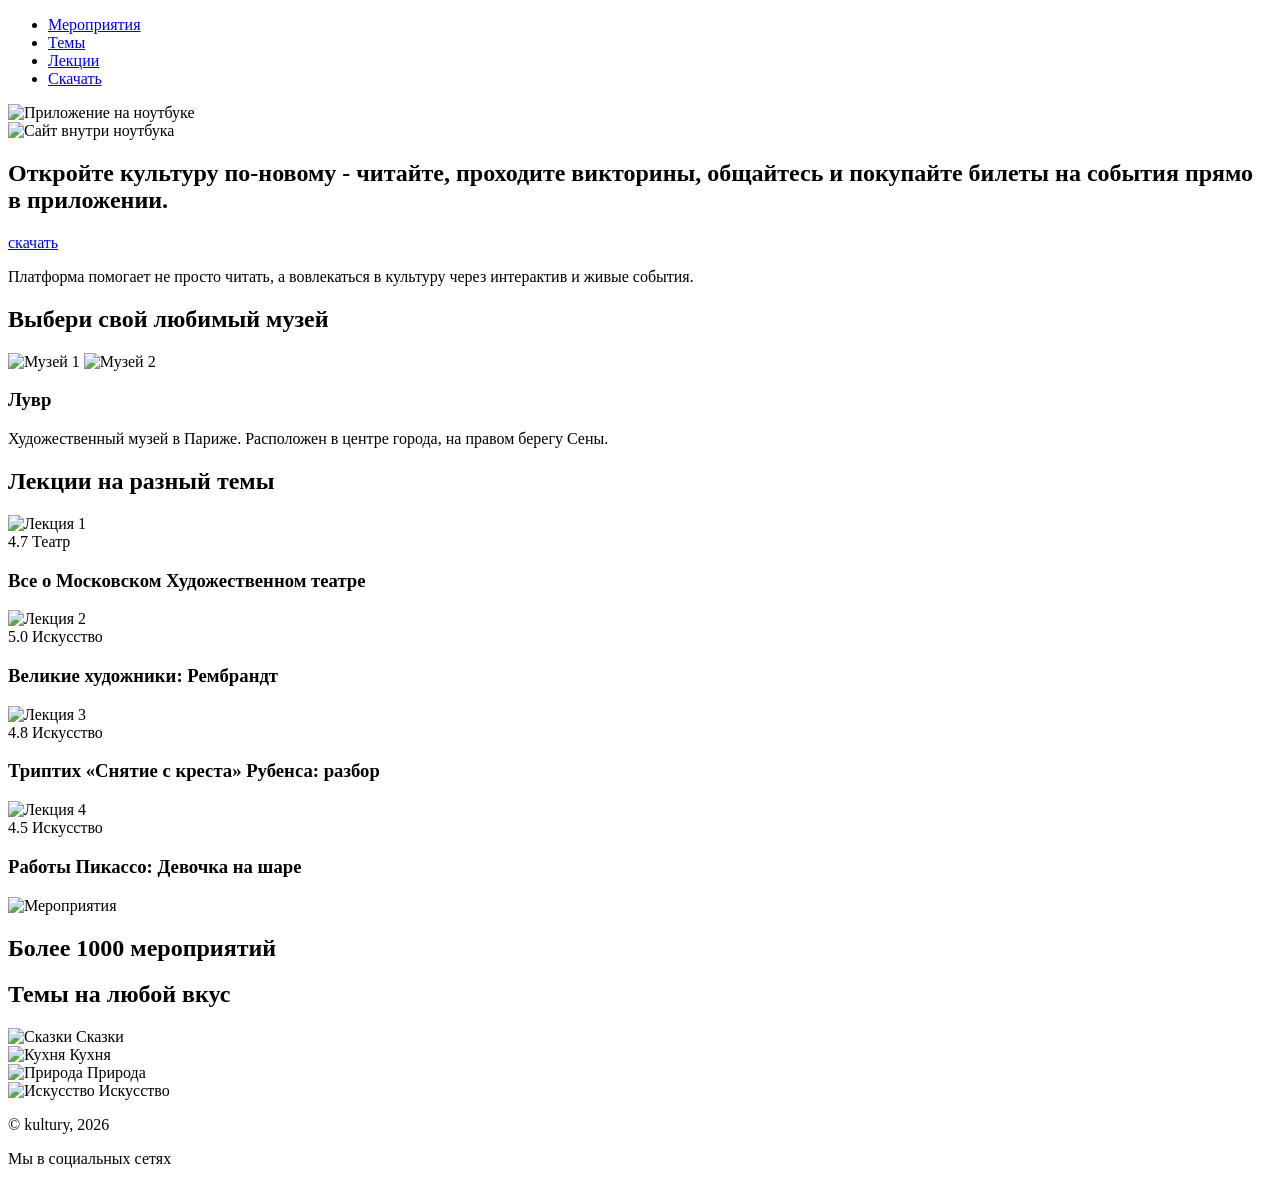
==== index.html @ 7675b993 "Add files via upload" ====
<!DOCTYPE html>
<html lang="ru">
<head>
  <meta charset="UTF-8" >
  <meta name="viewport" content="width=device-width, initial-scale=1.0" >
  <title>Культури</title>
  <link rel="stylesheet" href="../styles/style.css" >
  <script src="../script/script.js"></script>
</head>
<body>
  <header class="hero">
    <div class="hero__overlay"></div>
    <div class="hero__spotlight"></div>
    <nav class="nav">
      <ul class="nav__menu">
	    <li><a href="#events">Мероприятия</a></li>
	    <li><a href="#themes">Темы</a></li>
	    <li><a href="#lectures">Лекции</a></li>
		<li><a href="#download">Скачать</a></li>
      </ul>
    </nav>

    <div class="hero__content">
    </div>
  </header>

  <main>
    <section class="section section--dark intro" id="download">
      <div class="container intro__grid">
        <div class="intro__image">
		  <img src="../images/nout.png" alt="Приложение на ноутбуке" class="laptop-bg" >

		  <div class="laptop-screen" id="screen">
			<div class="screen-content">
			  <img src="../images/inlaptop.png" alt="Сайт внутри ноутбука" class="inlaptop-img" >
			</div>
		  </div>
		</div>
        <div class="intro__text">
          <h1>Откройте культуру по-новому - читайте, проходите викторины, общайтесь и покупайте билеты на события прямо в приложении.</h1>
          <a href="#" class="btn">скачать</a>
        </div>
      </div>
      <p class="section__note">
        Платформа помогает не просто читать, а вовлекаться в культуру через интерактив и живые события.
      </p>
    </section>

	<section class="section section--dark museum" id="museumSection">
	  <div class="container">
		<h2>Выбери свой любимый музей</h2>

		<div class="museum__grid">
		  <div class="museum__images">
			<img src="../images/ms1.jpg" alt="Музей 1" class="museum__small" id="img1" >
			<img src="../images/ms2.jpg" alt="Музей 2" class="museum__small museum__small--second" id="img2" >
		  </div>

		  <div class="museum__info">
			<h3 id="museumName">Лувр</h3>
			<p id="museumDescription">
			  Художественный музей в Париже. Расположен в центре города, на правом берегу Сены.
			</p>
		  </div>
		</div>
	  </div>
	</section>

	
	<section class="section section--dark lectures" id="lectures">
	  <div class="container">
		<h2>Лекции на разный темы</h2>

    <div class="lectures__cards">
		  <article class="lecture-card">
			<img src="../images/1.png" alt="Лекция 1" >
			<div class="lecture-card__body">
			<div class="lecture-tags">
			  <span class="tag">4.7</span>
			  <span class="tag">Театр</span>
			 </div>
			  <h3>Все о Московском Художественном театре</h3>
			</div>
		  </article>

		  <article class="lecture-card">
			<img src="../images/2.png" alt="Лекция 2" >
			<div class="lecture-card__body">
			<div class="lecture-tags">
			<span class="tag">5.0</span>
			  <span class="tag">Искусство</span>
			</div>
			  <h3>Великие художники: Рембрандт</h3>
			  </div>
		  </article>

		  <article class="lecture-card">
			<img src="../images/3.png" alt="Лекция 3" >
			<div class="lecture-card__body">
			<div class="lecture-tags">
			<span class="tag">4.8</span>
			  <span class="tag">Искусство</span>
			</div>
			  <h3>Триптих «Снятие с креста» Рубенса: разбор</h3>
			  </div>
		  </article>

		  <article class="lecture-card">
			<img src="../images/4.png" alt="Лекция 4" >
			<div class="lecture-card__body">
			<div class="lecture-tags">
			<span class="tag">4.5</span>
			  <span class="tag">Искусство</span>
			 </div>
			  <h3>Работы Пикассо: Девочка на шаре</h3>
			  </div>
		  </article>
		</div>
	  </div>
	</section>


    <section class="section section--dark events" id="events">
      <div class="container events__block">
        <img src="../images/mero.png" alt="Мероприятия" >
        <div class="events__text">
          <h2>Более 1000 мероприятий</h2>
        </div>
      </div>
    </section>

	<section class="section section--dark themes" id="themes">
		  <div class="container">
			<h2>Темы на любой вкус</h2>

			<div class="themes__grid">
			  <div class="theme-photo">
				<img src="../images/t1.png" alt="Сказки" >
				<span>Сказки</span>
			  </div>

			  <div class="theme-photo">
				<img src="../images/t2.png" alt="Кухня" >
				<span>Кухня</span>
			  </div>

			  <div class="theme-photo">
				<img src="../images/t3.png" alt="Природа" >
				<span>Природа</span>
			  </div>

			  <div class="theme-photo">
				<img src="../images/t4.png" alt="Искусство" >
				<span>Искусство</span>
			  </div>
			</div>
		  </div>
		</section>
  </main>

  <footer class="footer">
    <div class="container footer__inner">
      <p>© kultury, 2026</p>
      <p>Мы в социальных сетях</p>
    </div>
  </footer>
</body>
</html>
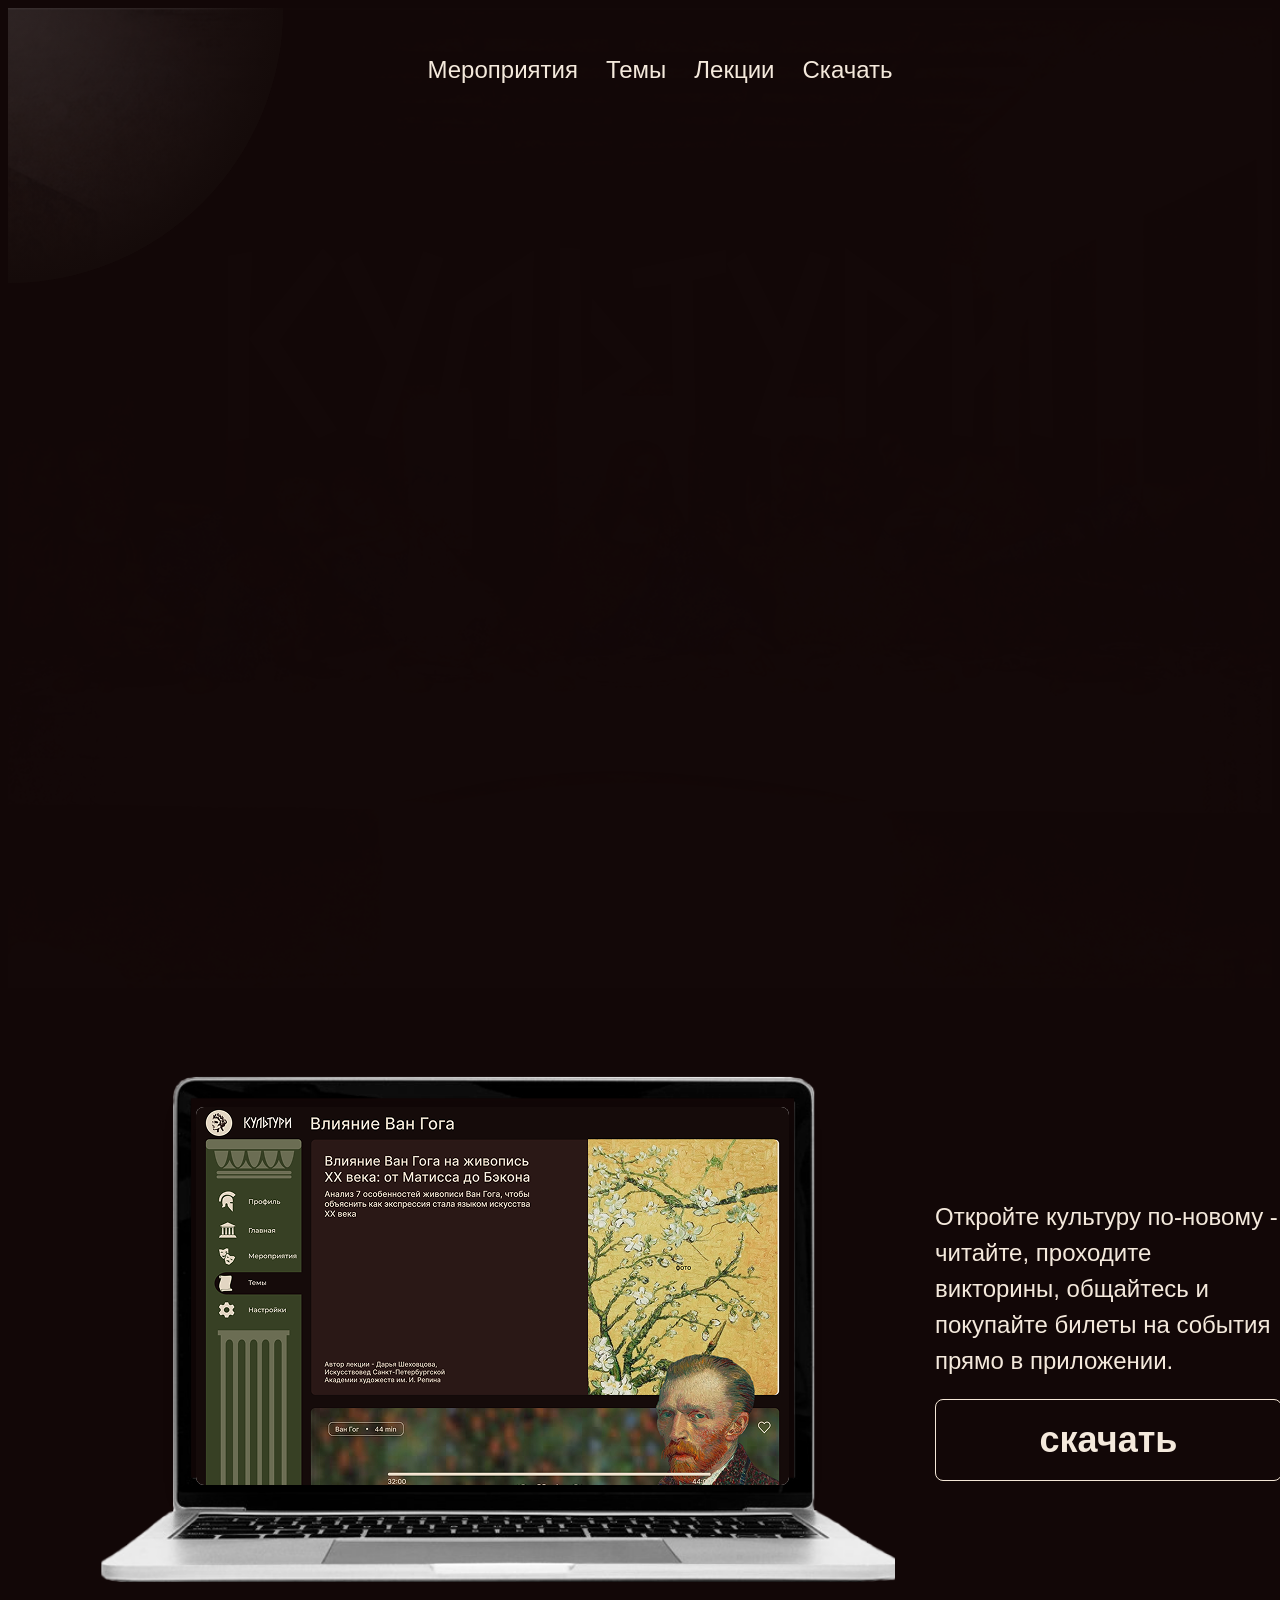
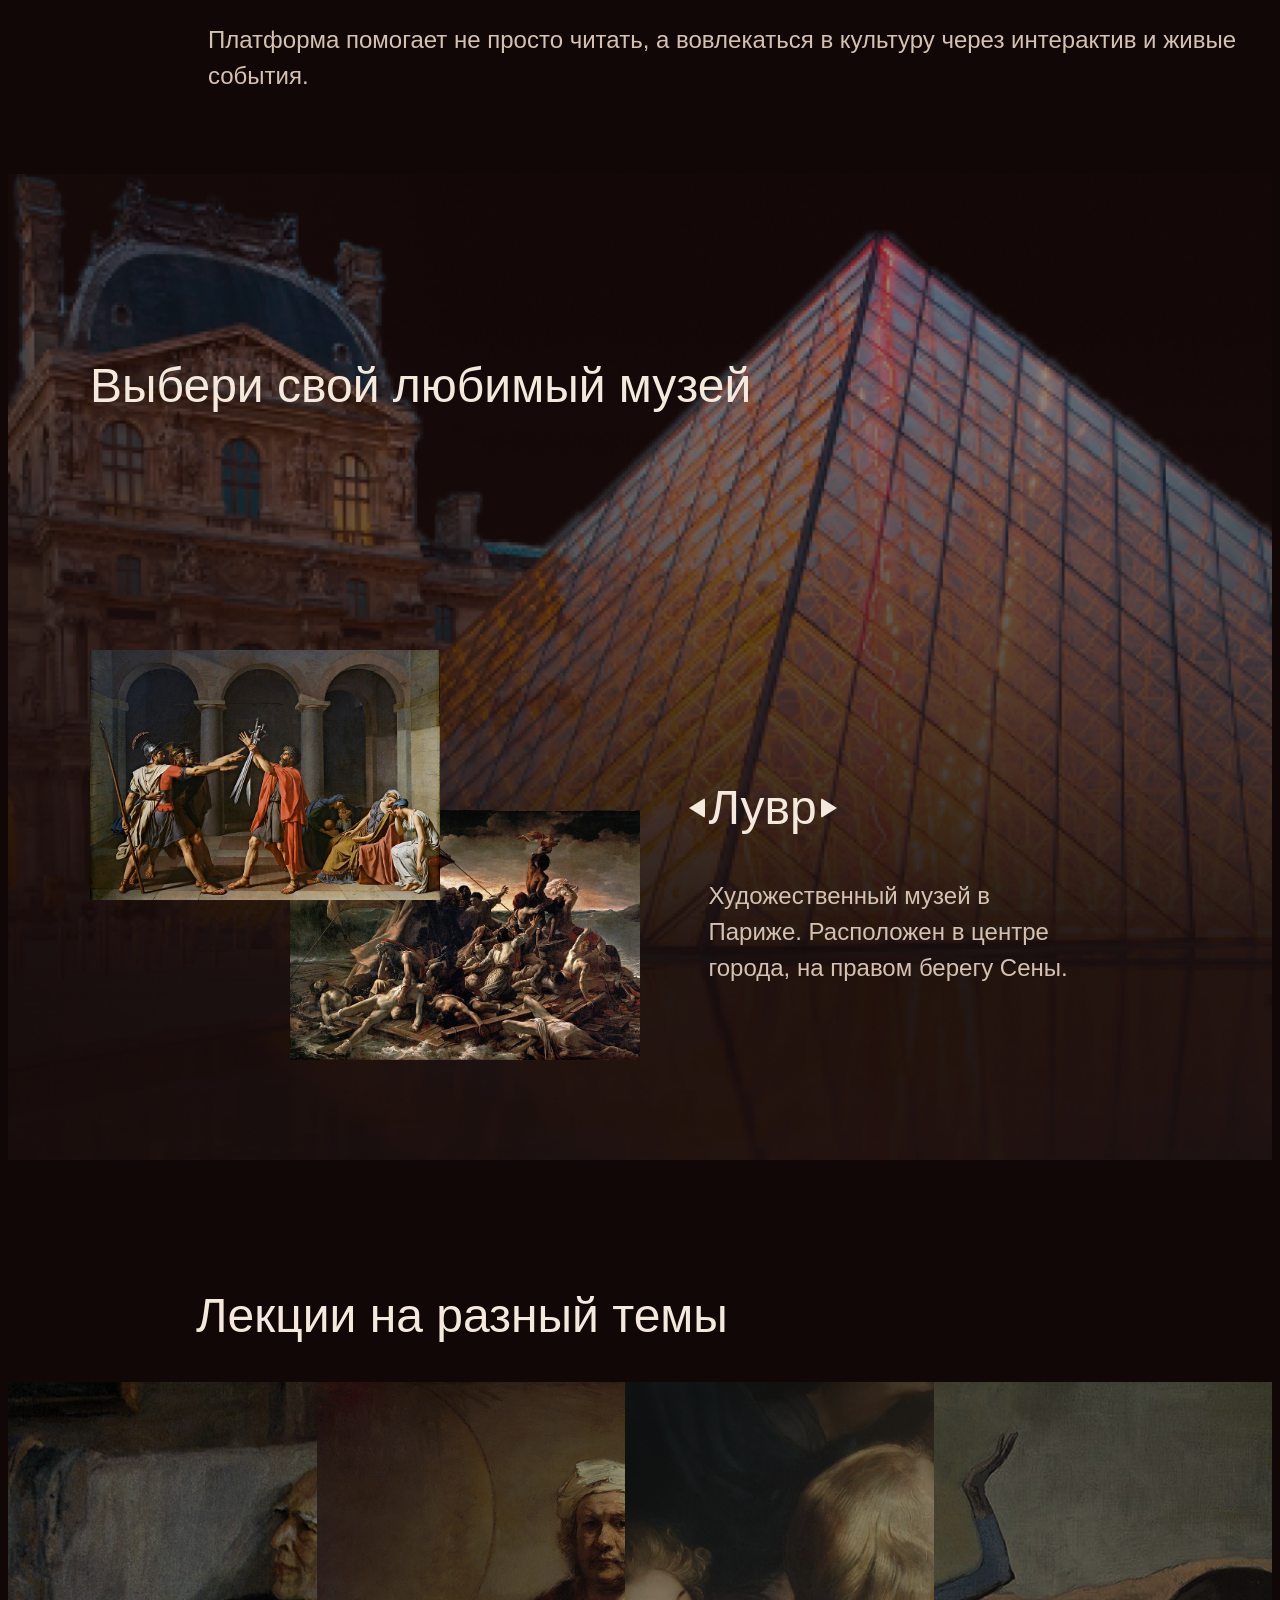
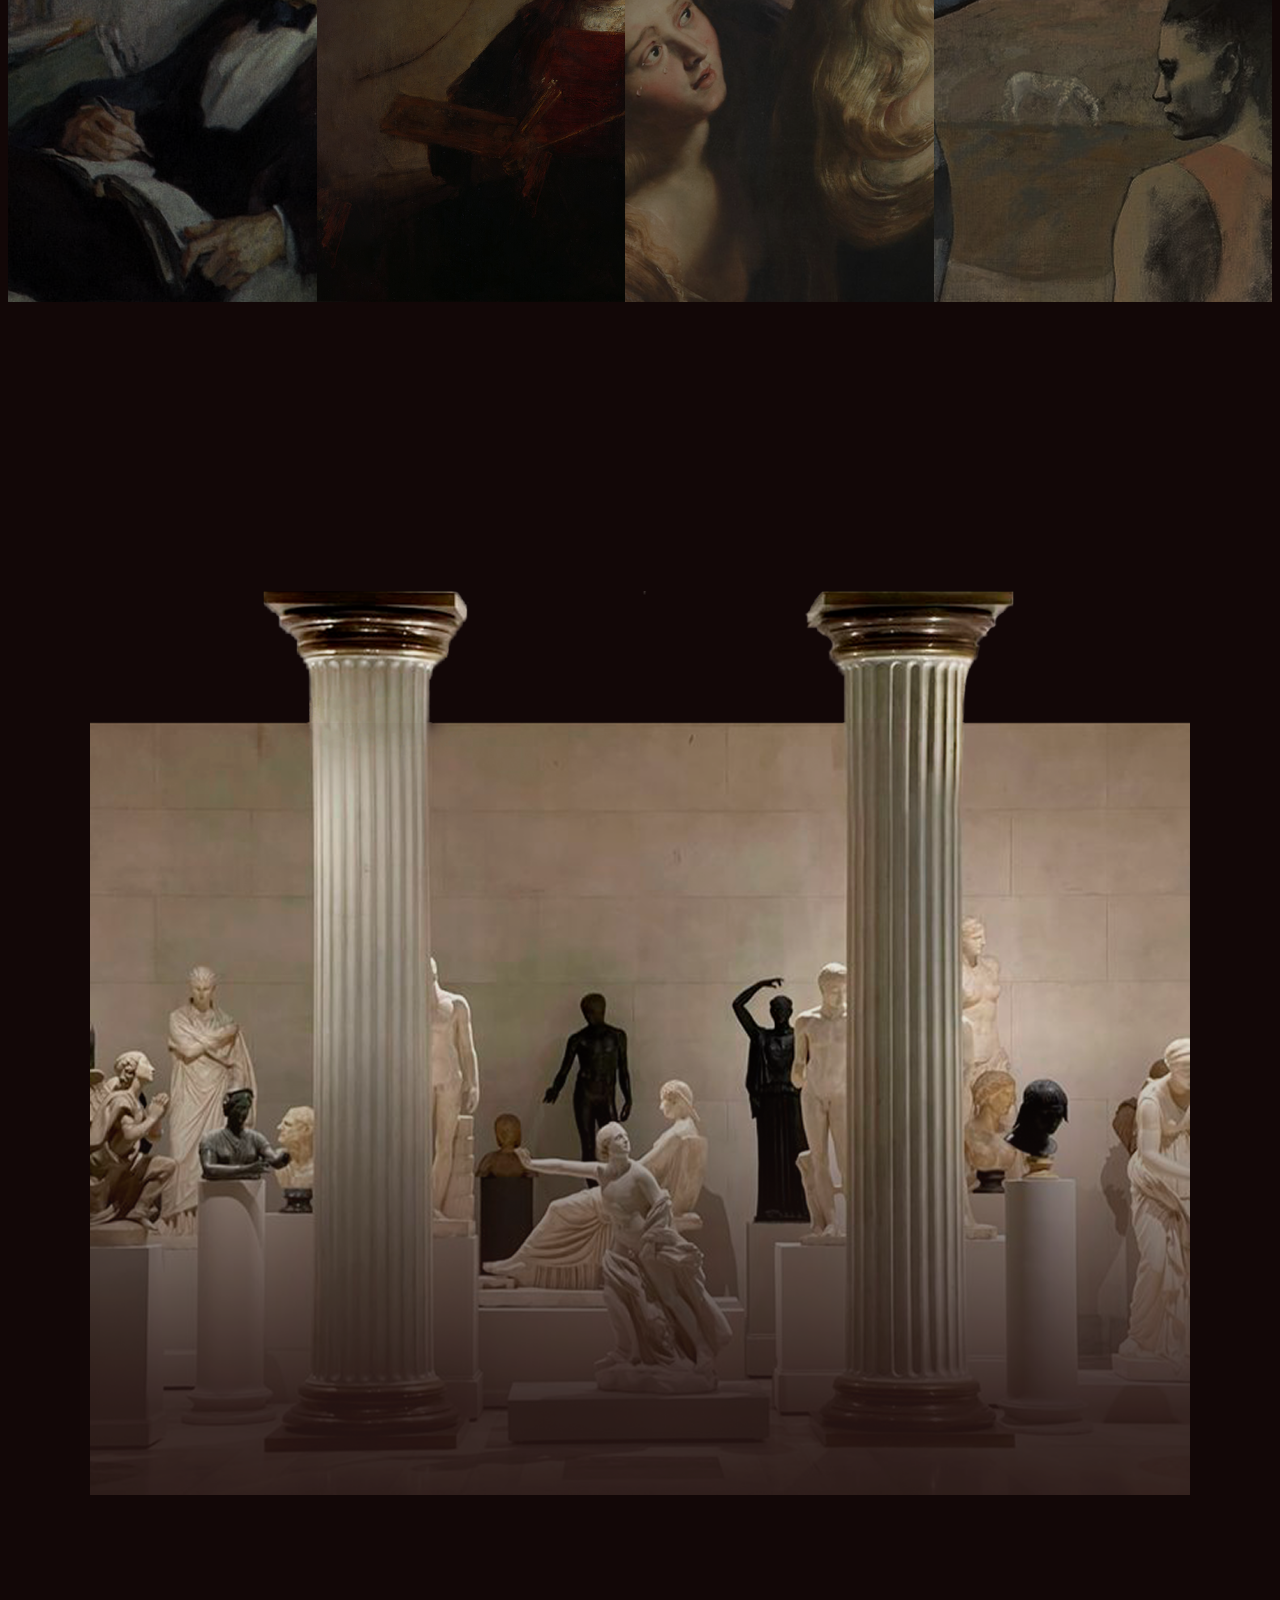
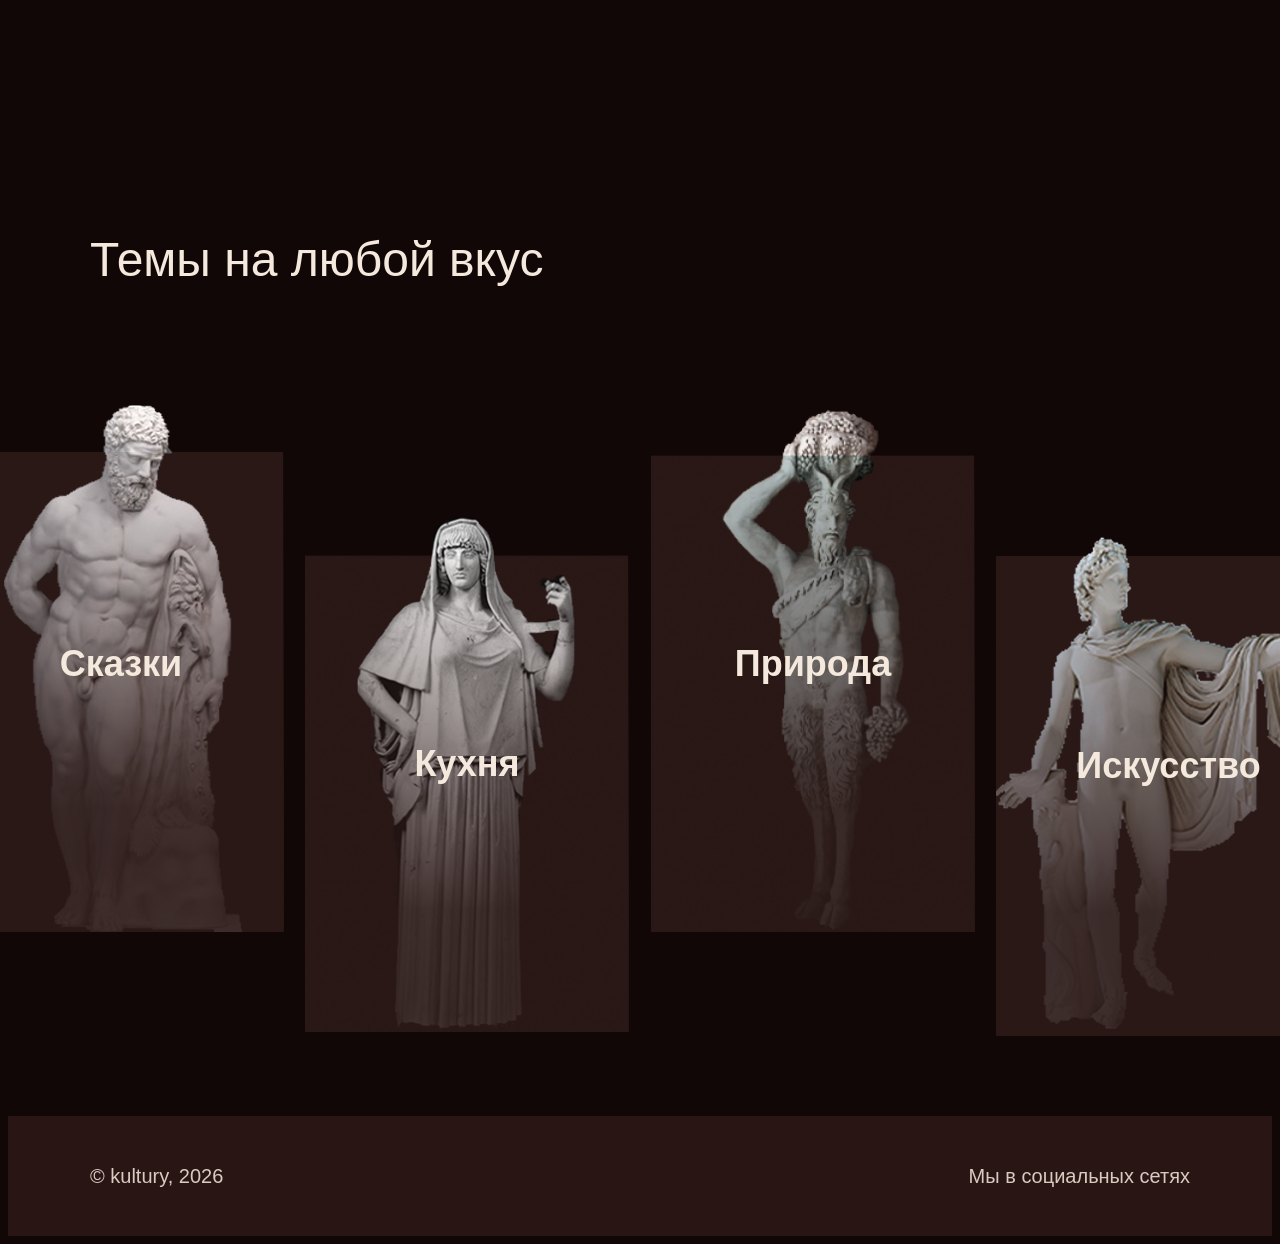
==== commit d12e2204: "Update index.html" ====
--- a/index.html
+++ b/index.html
@@ -5,7 +5,7 @@
   <meta name="viewport" content="width=device-width, initial-scale=1.0" >
   <title>Культури</title>
   <link rel="stylesheet" href="../styles/style.css" >
-  <script src="../script/script.js"></script>
+  <script src="/script/script.js"></script>
 </head>
 <body>
   <header class="hero">
@@ -165,4 +165,4 @@
     </div>
   </footer>
 </body>
-</html>+</html>
--- a/styles/style.css
+++ b/styles/style.css
@@ -0,0 +1,730 @@
+* {
+  color: inherit;
+  font-family: inherit;
+  font-weight: inherit;
+}
+
+body {
+  font-family: "Montserrat SemiBold", "Montserrat", sans-serif;
+  background: #120707;
+  color: #F4E9DC;
+  line-height: 1.5;
+}
+
+h2 {
+  font-size: 48px;
+}
+
+a {
+  text-decoration: none;
+  color: inherit;
+}
+
+img {
+  max-width: 100%;
+  display: block;
+}
+
+html {
+  scroll-behavior: smooth;
+}
+
+.container {
+  width: min(1100px, calc(100% - 40px));
+  margin: 0 auto;
+  padding: 0;
+}
+
+.section {
+  padding: 80px 0;
+}
+
+.section--dark {
+  background: #120707;
+}
+
+.hero {
+  min-height: 100vh;
+  background: url("../images/hero.png") center/cover no-repeat;
+  position: relative;
+  display: flex;
+  flex-direction: column;
+  justify-content: space-between;
+  padding: 20px 0 60px;
+}
+
+.hero::after {
+  content: "";
+  position: absolute;
+  inset: 0;
+  background: rgba(18, 7, 7, 0.25);
+  z-index: 0;
+}
+.hero {
+  overflow: hidden;
+}
+
+.hero__overlay {
+  position: absolute;
+  inset: 0;
+  background: rgba(18, 7, 7, 0.9);
+  z-index: 1;
+  pointer-events: none;
+}
+
+.hero__spotlight {
+  position: absolute;
+  width: 550px;
+  height: 550px;
+  border-radius: 50%;
+  left: 0;
+  top: 0;
+  transform: translate(-50%, -50%);
+  background: radial-gradient(
+    circle,
+    rgba(255,255,255,0.10) 0%,
+    rgba(255,255,255,0.03) 45%,
+    rgba(21, 11, 10, 9) 70%
+  );
+  box-shadow: 0 0 0 9999px rgba(18, 7, 7, 0.9);
+  z-index: 2;
+  pointer-events: none;
+}
+.nav,
+.hero__content {
+  position: relative;
+  z-index: 2;
+}
+
+.nav {
+  width: min(1200px, calc(100% - 40px));
+  margin: 0 auto;
+  display: flex;
+  justify-content: center;
+  align-items: center;
+  color: #F4E9DC;
+}
+
+.nav__menu {
+  list-style: none;
+  display: flex;
+  gap: 28px;
+  font-size: 24px;
+}
+
+.hero__content {
+  text-align: center;
+  padding-bottom: 40px;
+}
+
+
+.intro__grid {
+  display: grid;
+  grid-template-columns: 1.2fr 1fr;
+  gap: 40px;
+  align-items: center;
+}
+.intro__image {
+  position: relative;
+  width: 805px;
+  height: 524px;
+}
+
+.laptop-bg {
+  position: absolute;
+  inset: 0;
+  width: 100%;
+  height: 100%;
+  object-fit: cover;
+  z-index: 0;
+  border-radius: 12px;
+}
+
+.laptop-screen {
+  position: absolute;
+  left: 106px;  
+  top: 39px; 
+  width: 593px;
+  height: 378px;
+  overflow: hidden;
+  border-radius: 8px;
+  background: #fff;
+  box-shadow: 0 10px 30px rgba(0,0,0,0.4);
+  z-index: 1;
+}
+
+.screen-content {
+  height: 100%;
+  overflow-y: auto;
+  overflow-x: hidden;
+  position: relative;
+}
+
+.inlaptop-img {
+  display: block;
+  width: 593px;
+  height: auto;
+}
+
+.intro__text h1,
+.themes h2 {
+  font-size: 24px;
+  margin-bottom: 20px;
+}
+
+.museum h2 ,
+.themes h2 {
+  font-size: 48px;
+  color: #F4E9DC;
+}
+
+.btn {
+  display: inline-flex;
+  width: 345px;
+  height: 80px;
+  align-items: center;
+  justify-content: center;
+  border: 1px solid #f4e7d7;
+  border-radius: 8px;
+  text-transform: lowercase;
+  font-weight: 700;
+  font-size: 36px;
+  background: transparent;
+  color: #F4E9DC;
+  transition: background-color 0.2s ease, color 0.2s ease;
+}
+
+.btn:active {
+  background-color: #F4E9DC;
+  font-size: 36px;
+  color: #2A1816;
+}
+
+.museum {
+  position: relative;
+  min-height: 700px;
+  overflow: hidden;
+  background: url("../images/ml.png") center/cover no-repeat;
+}
+
+.museum::after {
+  content: "";
+  position: absolute;
+  inset: 0;
+  background: rgba(18, 7, 7, 0.35);
+  z-index: 1;
+}
+
+.museum > .container {
+  position: relative;
+  z-index: 2;
+  min-height: 700px;
+  display: flex;
+  flex-direction: column;
+  justify-content: space-between;
+  padding: 56px 0 70px;
+}
+
+.museum__grid {
+  display: block;
+}
+
+
+.museum__info {
+  max-width: 380px;
+  padding: 0px;
+  border-radius: 12px;
+  border-left: none;
+} 
+.section__note {
+  font-size: 24px;
+  margin: 30px auto 0;
+  color: #d4c1b2;
+  padding-left: 200px;
+}
+.museum {
+  position: relative;
+  min-height: 700px;
+  overflow: hidden;
+  background: url("../images/ml.png") center/cover no-repeat;
+  transition: background 0.3s ease;
+}
+
+.museum__grid {
+  display: grid;
+  grid-template-columns: 1.1fr 0.9fr;
+  gap: 30px;
+  align-items: end;
+  margin-top: 30px;
+}
+
+.museum__images {
+  position: relative;
+  min-height: 360px;
+}
+
+.museum__small {
+  width: 350px;
+  height: 250px;
+  object-fit: cover;
+  position: absolute;
+  border-radius: 0px;
+}
+
+.museum__small--second {
+  left: 200px;
+  top: 160px;
+  z-index: 2;
+}
+#img1 {
+  z-index: 2;
+}
+
+#img2 {
+  z-index: 1;
+}
+
+.museum__info h3 {
+  font-size: 48px;
+  margin-bottom: 10px;
+  position: relative;
+  display: inline-block;
+  padding: 0;
+  cursor: default;
+}
+
+.museum__info h3::before {
+  content: "";
+  position: absolute;
+  left: -20px;
+  top: 50%;
+  transform: translateY(-50%) rotate(180deg);
+  width: 16px;
+  height: 20px;
+  background: #F4E9DC;
+  clip-path: polygon(0 0, 100% 50%, 0 100%);
+  border-radius: 2px;
+  cursor: pointer;
+}
+
+.museum__info h3::after {
+  content: "";
+  position: absolute;
+  right: -20px;
+  top: 50%;
+  transform: translateY(-50%) rotate(180deg);
+  width: 16px;
+  height: 20px;
+  background: #F4E9DC;
+  clip-path: polygon(100% 0, 0 50%, 100% 100%);
+  border-radius: 2px;
+  cursor: pointer;
+}
+
+.museum__info h3::before:hover,
+.museum__info h3::after:hover {
+  opacity: 0.8;
+}
+.museum__info p {
+  color: #d4c1b2;
+  font-size: 24px;
+}
+
+.lectures h2 {
+  font-size: 48px;
+  margin-bottom: 20px;
+  padding-left: 188px;
+}
+
+.lectures .container {
+  width: 100%;
+  max-width: none;
+  margin: 0;
+  padding: 0;
+}
+
+.lectures__cards {
+  display: flex;
+  flex-wrap: nowrap;
+  gap: 0;
+  margin-top: 30px;
+  width: 100%;
+  padding: 0;
+  margin: 30px 0 0 0;
+}
+
+.lecture-card {
+  position: relative;
+  flex: 1 1 0;
+  min-height: 520px;
+  background: transparent;
+  border-radius: 0;
+  margin-left: -30px;
+  z-index: 1;
+  transition: transform 0.25s ease;
+}
+
+.lecture-card:first-child {
+  margin-left: 0;
+}
+
+.lecture-card:last-child {
+  margin-right: 0;
+}
+
+.lecture-card img {
+  width: 100%;
+  height: 100%;
+  object-fit: cover;
+  border-radius: 0px;
+  display: block;
+  filter: brightness(0.6);
+}
+
+.lecture-card:hover {
+  transform: translateX(20px);
+  z-index: 10;
+}
+
+.lecture-card:hover img {
+  filter: brightness(1);
+}
+
+.lecture-card__body {
+  position: absolute;
+  inset: 0;
+  padding: 16px;
+  display: flex;
+  flex-direction: column;
+  justify-content: flex-end;
+  color: #f4e7d7;
+  opacity: 0;
+  transition: opacity 0.25s ease;
+  background: rgba(0, 0, 0, 0.3);
+  border-radius: 8px;
+}
+
+.lecture-card:hover .lecture-card__body {
+  opacity: 1;
+}
+
+.tag {
+  display: inline-block;
+  padding: 4px 8px;
+  margin-right: 6px;
+  margin-bottom: 0;
+  font-size: 16px;
+  background: #E2D5C2;
+  color: #1F110F;
+  border-radius: 10px;
+}
+
+.lecture-card__body h3 {
+  font-size: 16px;
+  color: #f4e7d7;
+  margin: 0;
+}
+
+.tag:first-child::before {
+  content: "★ ";
+}
+.lecture-tags {
+  display: flex;
+  flex-wrap: wrap;
+  gap: 0;
+  margin-bottom: 10px;
+}
+.lecture-card h2 {
+  font-size: 48px;
+}
+
+.events__block {
+  position: relative;
+  display: flex;
+  justify-content: center;
+}
+
+.events__block img {
+  width: 1360px;
+  height: 1162px;
+  object-fit: contain;
+  border-radius: 8px;
+  opacity: 0.92;
+}
+
+.events__text {
+  position: absolute;
+  left: 40px; 
+  bottom: 122px;
+  max-width: 280px;
+  opacity: 0;
+  transform: translateX(-100%); 
+  transition: opacity 0.6s ease, transform 0.6s ease;
+}
+
+.events__text.visible {
+  opacity: 1;
+  transform: translateX(0);
+}
+.events__text h2 {
+  font-size: 48px;
+}
+
+.themes__grid {
+  display: grid;
+  grid-template-columns: repeat(4, 326px);
+  gap: 20px;
+  margin-top: 100px;
+  justify-content: center;
+}
+
+.theme-photo {
+  position: relative;
+  width: 326px;
+  height: 536px;
+  overflow: hidden;
+}
+
+.theme-photo:nth-child(4) {
+  width: 345px;
+  height: 540px;
+}
+
+.theme-photo:nth-child(2),
+.theme-photo:nth-child(4) {
+  margin-top: 100px;
+}
+
+.theme-photo img {
+  width: 100%;
+  height: 100%;
+  object-fit: contain;
+  object-position: center;
+  display: block;
+}
+
+.theme-photo span {
+  position: absolute;
+  top: 50%;
+  left: 50%;
+  transform: translate(-50%, -50%);
+  color: #F4E9DC;
+  font-size: 36px;
+  font-weight: 700;
+  text-align: center;
+  z-index: 1;
+}
+
+.footer {
+  background: #2a1515;
+  padding: 25px 0;
+  color: #d9cbc0;
+}
+
+.footer__inner {
+  display: flex;
+  justify-content: space-between;
+  gap: 20px;
+  font-size: 20px;
+}
+
+@media (max-width: 1022px) {
+  h1, h2, h3, .nav__menu, .btn, .section__note,
+  .museum__info p, .lecture-card__body h3, .theme-photo span,
+  .events__text h2 {
+    white-space: nowrap;
+  }
+
+  h2,
+  .museum__info h3,
+  .lectures h2,
+  .events__text h2 {
+    font-size: 32px;
+  }
+
+  body,
+  .intro__text h2,
+  .museum__info p,
+  .section__note,
+  .lecture-card__body h3 {
+    font-size: 20px;
+  }
+}
+@media (max-width: 834px) {
+  h2,
+  .museum__info h3,
+  .lectures h2,
+  .events__text h2 {
+    font-size: 32px;
+  }
+
+  body,
+  .intro__text h2,
+  .museum__info p,
+  .section__note,
+  .lecture-card__body h3,
+  .theme-photo span {
+    font-size: 20px;
+  }
+
+  .intro__image {
+    width: 100%;
+    height: 420px;
+  }
+
+  .laptop-bg {
+    width: 100%;
+    height: 100%;
+  }
+
+  .laptop-screen {
+    left: 88px;
+    top: 32px;
+    width: calc(100% - 180px);
+    height: 300px;
+  }
+
+  .inlaptop-img {
+    width: 100%;
+  }
+
+  .museum__small {
+    width: 300px;
+    height: 215px;
+  }
+
+  .museum__small--second {
+    left: 175px;
+    top: 140px;
+  }
+
+  .events__block img {
+    width: 100%;
+    height: 820px;
+  }
+
+  .lectures__cards {
+    flex-wrap: wrap;
+  }
+
+  .lecture-card {
+    flex: 0 0 50%;
+    min-height: 420px;
+    margin-left: 0;
+  }
+
+  .themes__grid {
+    grid-template-columns: repeat(2, 1fr);
+    gap: 20px;
+  }
+
+  .theme-photo,
+  .theme-photo:nth-child(4) {
+    width: 100%;
+    height: 420px;
+  }
+
+  .theme-photo:nth-child(2),
+  .theme-photo:nth-child(4) {
+    margin-top: 0;
+  }
+}
+@media (max-width: 375px) {
+  h2,
+  .museum__info h3,
+  .lectures h2,
+  .events__text h2 {
+    font-size: 20px;
+  }
+
+  body,
+  .intro__text h2,
+  .museum__info p,
+  .section__note,
+  .lecture-card__body h3,
+  .theme-photo span,
+  .nav__menu {
+    font-size: 14px;
+  }
+
+  .container {
+    width: calc(100% - 24px);
+  }
+
+  .section {
+    padding: 48px 0;
+  }
+
+  .hero {
+    min-height: 100vh;
+    padding: 16px 0 40px;
+  }
+
+  .nav__menu {
+    gap: 10px;
+    flex-wrap: wrap;
+    justify-content: center;
+  }
+
+  .intro__grid,
+  .museum__grid,
+  .lectures__cards,
+  .themes__grid {
+    grid-template-columns: 1fr;
+  }
+
+  .intro__image {
+    width: 100%;
+    height: 300px;
+  }
+
+  .laptop-screen {
+    left: 40px;
+    top: 18px;
+    width: calc(100% - 80px);
+    height: 185px;
+  }
+
+  .museum__small {
+    width: 220px;
+    height: 155px;
+  }
+
+  .museum__small--second {
+    left: 120px;
+    top: 96px;
+  }
+
+  .lectures__cards {
+    flex-wrap: wrap;
+  }
+
+  .lecture-card {
+    flex: 0 0 100%;
+    min-height: 320px;
+    margin-left: 0;
+  }
+
+  .events__block img {
+    width: 100%;
+    height: 520px;
+  }
+
+  .events__text {
+    left: 14px;
+    bottom: 14px;
+    max-width: 180px;
+  }
+
+  .themes__grid {
+    gap: 16px;
+    margin-top: 40px;
+  }
+
+  .theme-photo,
+  .theme-photo:nth-child(4) {
+    width: 100%;
+    height: 280px;
+    margin-top: 0;
+  }
+}
